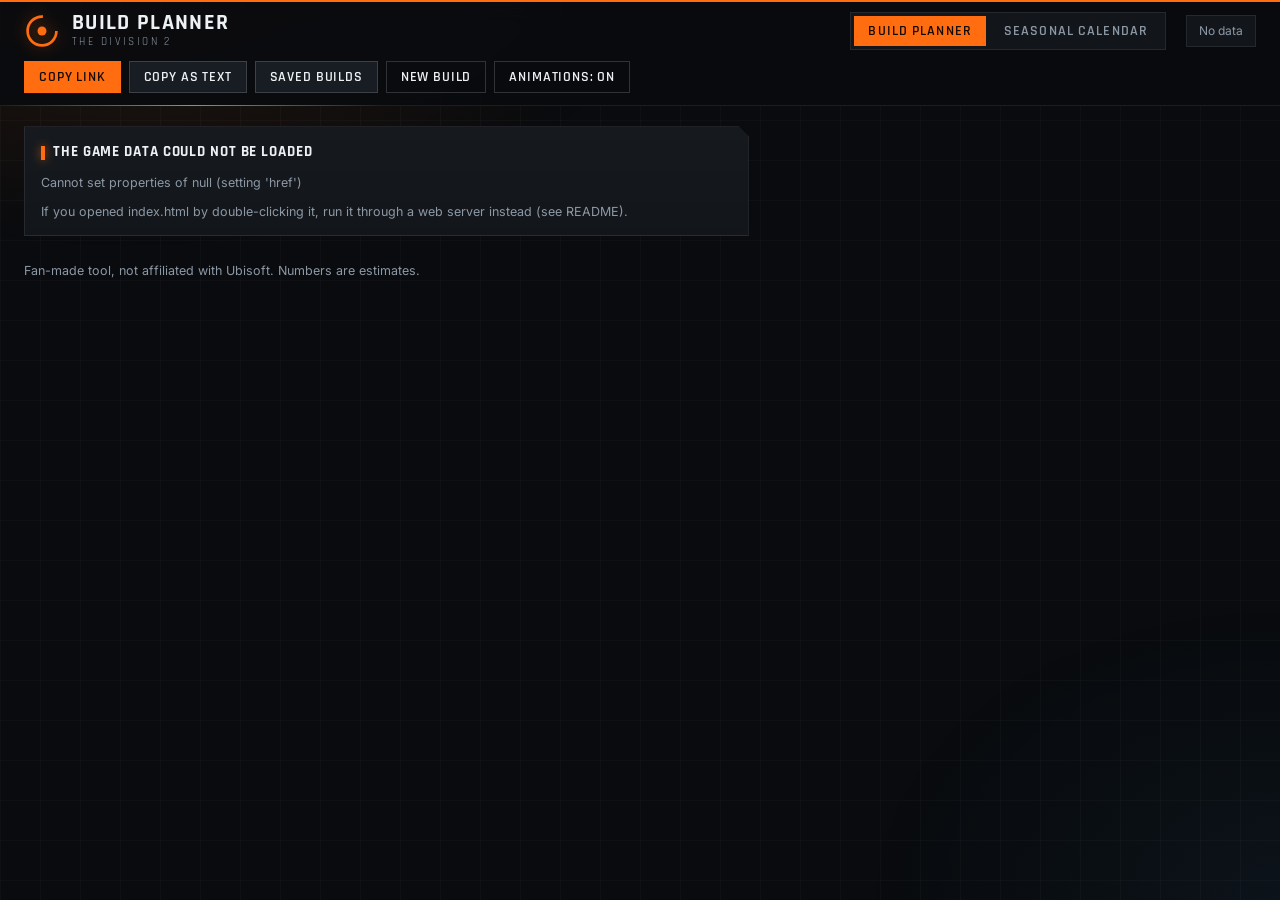
==== index.html @ c4532e4d "Simplify footer content in index.html Removed attribution to contributors in footer." ====
<!doctype html>
<html lang="en">
<head>
  <meta charset="utf-8">
  <meta name="viewport" content="width=device-width, initial-scale=1">
  <title>Division 2 Build Planner</title>
  <meta name="description" content="Plan and share builds for The Division 2 with every weapon, gear piece and talent, kept in sync with the community gear spreadsheet.">
  <meta name="theme-color" content="#0a0c0f">
  <script>
    // Animations: the visitor's own choice if they made one, otherwise their system setting.
    (function () {
      var choice = null;
      try { choice = localStorage.getItem('d2.motion'); } catch (e) {}
      var calm = window.matchMedia && matchMedia('(prefers-reduced-motion: reduce)').matches;
      document.documentElement.dataset.motion = choice === 'on' || choice === 'off' ? choice : calm ? 'off' : 'on';
    })();
  </script>
  <link rel="icon" href="data:image/svg+xml,%3Csvg xmlns='http://www.w3.org/2000/svg' viewBox='0 0 40 40'%3E%3Crect width='40' height='40' fill='%230a0c0f'/%3E%3Ccircle cx='20' cy='20' r='13' fill='none' stroke='%23ff6d10' stroke-width='4' stroke-dasharray='62 20' transform='rotate(-60 20 20)'/%3E%3Ccircle cx='20' cy='20' r='4.5' fill='%23ff6d10'/%3E%3C/svg%3E">
  <link rel="preconnect" href="https://fonts.googleapis.com">
  <link rel="preconnect" href="https://fonts.gstatic.com" crossorigin>
  <link href="https://fonts.googleapis.com/css2?family=Inter:wght@400;500;600&family=Rajdhani:wght@500;600;700&display=swap" rel="stylesheet">
  <link rel="stylesheet" href="css/style.css?v=18">
</head>
<body>
  <div id="boot" aria-hidden="true">
    <div class="boot-core">
      <svg viewBox="0 0 120 120">
        <circle class="b1" cx="60" cy="60" r="54"/>
        <circle class="b2" cx="60" cy="60" r="44"/>
        <circle class="b3" cx="60" cy="60" r="30"/>
        <circle class="b4" cx="60" cy="60" r="7"/>
      </svg>
      <p class="boot-title">Build Planner</p>
      <p class="boot-line">Synchronizing loadout data</p>
      <div class="boot-bar"><i></i><i></i><i></i><i></i><i></i><i></i><i></i><i></i></div>
    </div>
  </div>
  <header class="topbar">
    <div class="brand">
      <svg class="mark" viewBox="0 0 40 40" aria-hidden="true">
        <circle cx="20" cy="20" r="16" fill="none" stroke="currentColor" stroke-width="3" stroke-dasharray="76 24.5"/>
        <circle cx="20" cy="20" r="5" fill="currentColor"/>
      </svg>
      <div>
        <h1>Build Planner</h1>
        <p class="sub">The Division 2</p>
      </div>
    </div>
    <nav class="tools" aria-label="Tools">
      <a href="index.html" aria-current="page">Build planner</a>
      <a href="calendar.html">Seasonal calendar</a>
    </nav>
    <div id="data-chip" class="chip" role="status">Loading game data…</div>
    <nav class="actions" aria-label="Build actions">
      <button data-action="share" class="btn primary">Copy link</button>
      <button data-action="copyText" class="btn">Copy as text</button>
      <button data-action="builds" class="btn">Saved builds</button>
      <button data-action="reset" class="btn ghost">New build</button>
      <button data-action="motion" id="motion-btn" class="btn ghost" aria-pressed="true">Animations: on</button>
    </nav>
  </header>

  <main class="layout">
    <section id="board" class="board" aria-label="Loadout"></section>
    <aside id="stats" class="stats" aria-label="Build statistics"></aside>
  </main>

  <footer class="foot">
    <p>Fan-made tool, not affiliated with Ubisoft. Numbers are estimates.</p>
  </footer>

  <dialog id="editor" class="sheet" aria-label="Edit slot"></dialog>
  <dialog id="builds" class="sheet small" aria-label="Saved builds"></dialog>
  <div id="toast" role="status" hidden></div>

  <script type="module" src="js/app.js?v=18"></script>
</body>
</html>
---- css/style.css ----
:root {
  --bg: #090b0e;
  --bg-2: #0e1115;
  --panel: #12161b;
  --panel-2: #181d24;
  --line: rgba(255, 255, 255, 0.08);
  --line-2: rgba(255, 255, 255, 0.16);
  --text: #eef1f4;
  --muted: #8d98a5;
  --accent: #ff6d10;
  --accent-soft: rgba(255, 109, 16, 0.14);
  --accent-ink: #160b03;
  --he: #f7a928;
  --set: #2ee6a6;
  --exotic: #ff4b33;
  --skill: #ffd23f;
  --proto: #d58cff;
  --red: #ff5252;
  --blue: #45aaf2;
  --yellow: #ffd23f;
  --ok: #2ee6a6;
  --s0: #ff8a3d;
  --s1: #45c8ff;
  --s2: #c792ff;
  --display: "Rajdhani", "Segoe UI", system-ui, sans-serif;
  --body: "Inter", "Segoe UI", system-ui, -apple-system, sans-serif;
  --cut: 10px;
  --ease: cubic-bezier(0.2, 0.8, 0.2, 1);
}

* { box-sizing: border-box; }
html { color-scheme: dark; }
body {
  margin: 0; min-height: 100vh; background: var(--bg); color: var(--text);
  font: 14px/1.5 var(--body); -webkit-font-smoothing: antialiased; overflow-x: hidden;
}
/* A slowly drifting grid and a breathing glow behind everything. */
body::before, body::after { content: ""; position: fixed; z-index: -1; pointer-events: none; }
body::before {
  inset: -40px;
  background:
    linear-gradient(rgba(255, 255, 255, 0.022) 1px, transparent 1px) 0 0 / 100% 40px,
    linear-gradient(90deg, rgba(255, 255, 255, 0.022) 1px, transparent 1px) 0 0 / 40px 100%;
  animation: drift 30s linear infinite;
}
body::after {
  inset: 0;
  background:
    radial-gradient(900px 520px at 10% -8%, rgba(255, 109, 16, 0.13), transparent 62%),
    radial-gradient(700px 500px at 100% 100%, rgba(69, 170, 242, 0.05), transparent 60%);
  animation: breathe 9s ease-in-out infinite alternate;
}

h1, h2, h3, h4, p, ul, dl { margin: 0; }
h1, h2, h3, h4, .eyebrow, .slot-kind, .btn, .seg-btn, .pill, .badge, .chip b, .slot-figure {
  font-family: var(--display); text-transform: uppercase; letter-spacing: 0.06em;
}
h1 { font-size: 22px; font-weight: 700; line-height: 1; }
h2 { font-size: 15px; font-weight: 700; }
h3 { font-size: 14px; font-weight: 600; }
h4 { font-size: 14px; font-weight: 600; letter-spacing: 0.04em; }
a { color: var(--accent); }
em { font-style: normal; color: var(--muted); }
.note { color: var(--muted); font-size: 12.5px; }
.note.warn { color: var(--he); }
.note b { color: var(--text); font-weight: 600; }
:focus-visible { outline: 2px solid var(--accent); outline-offset: 2px; }

/* ---- start-up screen ---- */
#boot {
  position: fixed; inset: 0; z-index: 200; display: grid; place-items: center; background: var(--bg);
  transition: opacity 0.4s, visibility 0.4s; animation: boot-timeout 0s 6s forwards; /* never blocks the page for good */
}
#boot.done { opacity: 0; visibility: hidden; }
.boot-core { display: grid; gap: 10px; justify-items: center; text-align: center; }
#boot svg { width: 128px; height: 128px; }
/* Everything that spins does so around its own centre, whatever size the drawing is shown at. */
#boot circle, .mark circle, .ring-spin { transform-box: fill-box; transform-origin: center; }
#boot circle { fill: none; stroke: var(--accent); }
#boot .b1 { stroke-width: 2; stroke-dasharray: 250 90; animation: spin 2.4s linear infinite; }
#boot .b2 { stroke-width: 1; stroke-opacity: 0.5; stroke-dasharray: 4 8; animation: spin 7s linear infinite reverse; }
#boot .b3 { stroke-width: 3; stroke-dasharray: 60 128; animation: spin 1.5s var(--ease) infinite; }
#boot .b4 { fill: var(--accent); stroke: none; animation: pulse 0.8s ease-in-out infinite alternate; }
.boot-title { font: 700 22px var(--display); letter-spacing: 0.32em; text-transform: uppercase; padding-left: 0.32em; }
.boot-line { font: 600 12px var(--display); letter-spacing: 0.24em; text-transform: uppercase; color: var(--muted); }
.boot-bar { display: flex; gap: 4px; margin-top: 4px; }
.boot-bar i { width: 20px; height: 5px; background: rgba(255, 255, 255, 0.12); animation: light 0.01s linear forwards; }
.boot-bar i:nth-child(1) { animation-delay: 0.1s; } .boot-bar i:nth-child(2) { animation-delay: 0.2s; }
.boot-bar i:nth-child(3) { animation-delay: 0.3s; } .boot-bar i:nth-child(4) { animation-delay: 0.4s; }
.boot-bar i:nth-child(5) { animation-delay: 0.5s; } .boot-bar i:nth-child(6) { animation-delay: 0.6s; }
.boot-bar i:nth-child(7) { animation-delay: 0.7s; } .boot-bar i:nth-child(8) { animation-delay: 0.8s; }

/* ---- top bar ---- */
.topbar {
  position: sticky; top: 0; z-index: 20; display: flex; flex-wrap: wrap; align-items: center; gap: 10px 20px;
  padding: 12px 24px; background: rgba(9, 11, 14, 0.86); backdrop-filter: blur(12px);
  border-bottom: 1px solid var(--line); box-shadow: inset 0 2px 0 var(--accent);
}
.topbar::after {
  content: ""; position: absolute; left: 0; right: 0; bottom: -1px; height: 1px;
  background: linear-gradient(90deg, transparent, var(--accent), transparent) 0 0 / 30% 100% no-repeat;
  animation: scan 7s linear infinite;
}
.brand { display: flex; align-items: center; gap: 12px; margin-right: auto; }
.mark { width: 36px; height: 36px; color: var(--accent); flex: none; filter: drop-shadow(0 0 8px rgba(255, 109, 16, 0.45)); }
.mark circle:first-child { animation: spin 16s linear infinite; }
.mark circle:last-child { animation: pulse 2.4s ease-in-out infinite alternate; }
.sub { font-family: var(--display); text-transform: uppercase; letter-spacing: 0.22em; font-size: 11px; color: var(--muted); }
.actions { display: flex; flex-wrap: wrap; gap: 8px; }
.chip {
  display: inline-flex; align-items: center; gap: 8px; padding: 6px 12px;
  border: 1px solid var(--line); background: var(--panel); font-size: 12px; color: var(--muted);
}
.chip i { width: 8px; height: 8px; border-radius: 50%; background: var(--muted); flex: none; }
.chip b { color: var(--text); font-size: 13px; font-weight: 600; }
.chip.live i { background: var(--ok); animation: ping 2.2s ease-out infinite; }
.chip.checking i { background: var(--he); animation: pulse 0.6s ease-in-out infinite alternate; }
.chip.offline i { background: var(--he); }

/* ---- tool switcher ---- */
.tools { display: flex; gap: 4px; padding: 3px; border: 1px solid var(--line); background: var(--panel); }
.tools a {
  font: 600 14px var(--display); letter-spacing: 0.08em; text-transform: uppercase; text-decoration: none;
  color: var(--muted); padding: 6px 14px; transition: color 0.15s, background-color 0.15s;
}
.tools a:hover { color: var(--text); background: rgba(255, 255, 255, 0.06); }
.tools a[aria-current="page"] { color: var(--accent-ink); background: var(--accent); }

/* ---- seasonal calendar ---- */
.page { display: grid; gap: 12px; max-width: 980px; margin: 0 auto; padding: 20px 24px 8px; }
.season-head { gap: 6px; }
.season-pick { display: flex; flex-wrap: wrap; align-items: end; justify-content: space-between; gap: 10px; }
.season-pick .field { margin: 0; min-width: 240px; }
.season-name { font-size: clamp(30px, 6vw, 44px); line-height: 1; color: var(--accent); text-shadow: 0 0 26px rgba(255, 109, 16, 0.35); }
.panel > h2.season-name::before { display: none; }
.event h3 a { color: inherit; text-decoration-color: var(--line-2); text-underline-offset: 4px; }
.event h3 a:hover { color: var(--accent); }
.news { display: grid; grid-template-columns: repeat(auto-fill, minmax(280px, 1fr)); gap: 10px; }
.news-item { display: grid; gap: 4px; align-content: start; padding: 12px 14px; background: var(--panel); border: 1px solid var(--line); border-left: 3px solid var(--line-2); color: var(--text); text-decoration: none; transition: border-color 0.15s, transform 0.2s var(--ease); }
.news-item:hover { border-left-color: var(--accent); transform: translateY(-2px); }
.news-item b { font: 700 17px/1.2 var(--display); letter-spacing: 0.02em; }
.next { display: flex; flex-wrap: wrap; align-items: center; justify-content: space-between; gap: 12px; margin-top: 8px; padding: 12px 14px; background: var(--bg-2); border-left: 3px solid var(--accent); }
.next h3 { font-size: 22px; }
.section em { font: 700 14px var(--display); color: var(--accent); }
.timeline { display: grid; gap: 10px; padding-left: 18px; border-left: 1px solid var(--line-2); }
.event {
  position: relative; display: grid; grid-template-columns: minmax(0, 1fr) auto; gap: 8px 18px; align-items: start;
  padding: 14px 16px; background: var(--panel); border: 1px solid var(--line);
}
.event::before { content: ""; position: absolute; left: -23px; top: 22px; width: 9px; height: 9px; border-radius: 50%; background: var(--muted); }
.event.active { border-left: 3px solid var(--accent); background: linear-gradient(90deg, rgba(255, 109, 16, 0.07), transparent 40%), var(--panel); }
.event.active::before { background: var(--accent); box-shadow: 0 0 0 4px rgba(255, 109, 16, 0.2); animation: pulse 1.2s ease-in-out infinite alternate; }
.event.ended, .event.archive { opacity: 0.72; }
.event h3 { font-size: 21px; font-weight: 700; letter-spacing: 0.02em; text-transform: none; margin: 2px 0; }
.when { margin-top: 8px; font: 600 13px var(--display); letter-spacing: 0.08em; text-transform: uppercase; }
.when span, .when em { color: var(--muted); font-weight: 500; }
.when em { margin-left: 8px; }
.event-side { text-align: right; display: grid; gap: 2px; justify-items: end; }
.state { font: 600 12px var(--display); letter-spacing: 0.16em; text-transform: uppercase; color: var(--muted); }
.state::before { content: "● "; }
.state.live { color: var(--accent); }
.until { font: 600 11px var(--display); letter-spacing: 0.16em; text-transform: uppercase; color: var(--muted); }
.count-down { font-family: var(--display); color: var(--accent); white-space: nowrap; font-variant-numeric: tabular-nums; }
.count-down b { font-size: 30px; font-weight: 700; line-height: 1; }
.count-down i { font-style: normal; font-size: 12px; font-weight: 700; text-transform: uppercase; margin-right: 4px; }
.progress { grid-column: 1; align-self: center; height: 3px; background: rgba(255, 255, 255, 0.1); }
.progress i { display: block; height: 100%; background: var(--accent); box-shadow: 0 0 10px rgba(255, 109, 16, 0.7); }
.pct { font: 600 12px var(--display); color: var(--muted); text-align: right; }
@media (max-width: 620px) {
  .page { padding: 14px 14px 8px; }
  .event { grid-template-columns: minmax(0, 1fr); }
  .event-side { text-align: left; justify-items: start; }
  .progress { grid-column: 1; }
}

/* ---- controls ---- */
.btn, .seg-btn, .pill {
  position: relative; font-size: 14px; font-weight: 600; color: var(--text); cursor: pointer; line-height: 1.2;
  background: var(--panel-2); border: 1px solid var(--line-2); padding: 7px 14px;
  transition: border-color 0.15s, background-color 0.15s, color 0.15s, transform 0.15s var(--ease), box-shadow 0.15s;
}
.btn:hover, .seg-btn:hover, .pill:hover { border-color: var(--accent); box-shadow: 0 0 0 1px var(--accent-soft), 0 6px 18px -8px rgba(255, 109, 16, 0.6); }
.btn:active, .seg-btn:active, .pill:active { transform: translateY(1px) scale(0.985); }
.btn.primary {
  border-color: var(--accent); color: var(--accent-ink);
  background: linear-gradient(105deg, var(--accent) 0 44%, #ffb37a 50%, var(--accent) 56% 100%) 100% 0 / 260% 100%;
  transition: background-position 0.6s var(--ease), transform 0.15s var(--ease), box-shadow 0.15s;
}
.btn.primary:hover { background-position: 0 0; }
.btn.ghost { background: transparent; }
.btn.danger:hover { border-color: var(--red); color: var(--red); box-shadow: none; }
.btn.small { font-size: 13px; padding: 5px 10px; }
.btn.icon { padding: 6px 10px; font-family: var(--body); }

.seg { display: flex; gap: 6px; }
.seg.wrap { flex-wrap: wrap; }
.seg-btn { flex: 1 1 0; min-width: 0; display: inline-flex; align-items: center; justify-content: center; gap: 6px; white-space: nowrap; overflow: hidden; text-overflow: ellipsis; }
.seg.wrap .seg-btn { flex: 1 1 120px; }
.seg-btn::after { content: ""; position: absolute; left: 50%; right: 50%; bottom: 0; height: 2px; background: var(--accent); transition: left 0.25s var(--ease), right 0.25s var(--ease); }
.seg-btn.on { border-color: var(--accent); color: var(--accent); background: var(--accent-soft); }
.seg-btn.on::after { left: 0; right: 0; }
.seg.mode .seg-btn { padding: 9px 14px; font-size: 15px; }

select, input[type="number"], input[type="text"], input[type="search"] {
  width: 100%; min-width: 0; font: inherit; color: var(--text);
  background: var(--bg-2); border: 1px solid var(--line-2); padding: 7px 9px; border-radius: 0;
  transition: border-color 0.15s, box-shadow 0.15s;
}
select:hover, input:hover { border-color: rgba(255, 255, 255, 0.3); }
select:focus, input:focus { border-color: var(--accent); box-shadow: 0 0 0 3px var(--accent-soft); outline: none; }
input[type="checkbox"] { accent-color: var(--accent); width: 16px; height: 16px; margin: 2px 0 0; flex: none; }
.num { font-variant-numeric: tabular-nums; }
.field { display: grid; gap: 4px; min-width: 0; margin-top: 8px; }
.field > span:first-child { font-size: 12px; color: var(--muted); }
.field.inline { grid-template-columns: minmax(0, 1fr) 96px; align-items: center; gap: 10px; }
.pair { display: grid; grid-template-columns: minmax(0, 1fr) 96px; gap: 8px; }
.pair > :only-child { grid-column: 1 / -1; }
.pair.save { grid-template-columns: minmax(0, 1fr) auto; margin-bottom: 12px; }
.grid2 { display: grid; grid-template-columns: repeat(2, minmax(0, 1fr)); gap: 0 12px; }
.row { display: flex; flex-wrap: wrap; gap: 8px; }
.check { display: flex; gap: 8px; align-items: flex-start; font-size: 13px; margin-top: 8px; }
.check b { color: var(--text); font-weight: 600; }
.check span { color: var(--muted); }
.extra { display: grid; grid-template-columns: minmax(0, 1fr) 110px auto; gap: 8px; align-items: center; }

/* ---- layout ---- */
.layout {
  display: grid; grid-template-columns: minmax(0, 1.2fr) minmax(360px, 0.8fr);
  gap: 24px; max-width: 1480px; margin: 0 auto; padding: 20px 24px 8px; align-items: start;
}
.stats { position: sticky; top: 76px; max-height: calc(100vh - 92px); overflow-y: auto; display: grid; gap: 12px; padding-right: 4px; scrollbar-width: thin; scrollbar-color: var(--line-2) transparent; }
.board { display: grid; gap: 12px; }

.panel {
  position: relative; background: linear-gradient(180deg, rgba(255, 255, 255, 0.015), transparent 120px), var(--panel);
  border: 1px solid var(--line); padding: 14px 16px;
  clip-path: polygon(0 0, calc(100% - var(--cut)) 0, 100% var(--cut), 100% 100%, 0 100%);
  display: grid; grid-template-columns: minmax(0, 1fr); gap: 10px; align-content: start; min-width: 0;
}
.panel > h2, .panel > summary h2, .section { display: flex; align-items: center; gap: 8px; }
.panel > h2::before, .panel > summary h2::before, .section::before { content: ""; width: 4px; height: 14px; background: var(--accent); flex: none; box-shadow: 0 0 10px rgba(255, 109, 16, 0.7); }
.section { margin: 10px 0 -2px; color: var(--muted); font-size: 14px; }
.section::after { content: ""; flex: 1; height: 1px; background: linear-gradient(90deg, var(--line-2), transparent); }
details.panel > summary { list-style: none; cursor: pointer; display: flex; align-items: center; justify-content: space-between; gap: 8px; }
details.panel > summary::-webkit-details-marker { display: none; }
details.panel > summary::after { content: "+"; font: 600 18px var(--display); color: var(--muted); transition: transform 0.25s var(--ease), color 0.15s; }
details.panel[open] > summary::after { transform: rotate(45deg); color: var(--accent); }
details.panel[open] > :not(summary) { animation: rise 0.3s var(--ease) both; }

/* ---- item art ---- */
.art { display: block; width: 100%; height: 100%; }
svg.art path { fill: currentColor; fill-opacity: 0.16; stroke: currentColor; stroke-width: 1.3; stroke-linejoin: round; stroke-linecap: round; vector-effect: non-scaling-stroke; }
svg.art.emblem .plate { fill-opacity: 0.1; stroke-width: 1.8; }
svg.art.emblem .trim { fill: none; stroke-opacity: 0.45; stroke-dasharray: 3 3; stroke-width: 1; }
svg.art.emblem .ticks { fill: none; stroke-opacity: 0.75; stroke-width: 1.6; }
svg.art.emblem text { font: 700 21px var(--display); fill: currentColor; letter-spacing: 0.02em; }
svg.art.emblem .core { stroke: none; fill-opacity: 1; }
svg.art.emblem .core.c-offense { fill: var(--red); } svg.art.emblem .core.c-defense { fill: var(--blue); } svg.art.emblem .core.c-utility { fill: var(--yellow); }
img.art.photo { object-fit: contain; filter: drop-shadow(0 6px 12px rgba(0, 0, 0, 0.55)); }

/* ---- slots ---- */
.slots { display: grid; grid-template-columns: repeat(auto-fill, minmax(240px, 1fr)); gap: 12px; }
.slot {
  position: relative; isolation: isolate; overflow: hidden; text-align: left; font: inherit; color: var(--text); cursor: pointer;
  background:
    linear-gradient(115deg, transparent 42%, rgba(255, 255, 255, 0.07) 50%, transparent 58%) 130% 0 / 260% 100% no-repeat,
    linear-gradient(180deg, var(--panel-2), var(--panel));
  border: 1px solid var(--line); border-left: 3px solid var(--q, var(--line-2)); padding: 12px 14px; min-height: 128px;
  display: grid; gap: 3px; align-content: start;
  clip-path: polygon(0 0, calc(100% - var(--cut)) 0, 100% var(--cut), 100% 100%, 0 100%);
  transition: border-color 0.2s, transform 0.25s var(--ease), background-position 0.7s var(--ease), box-shadow 0.2s;
}
.slot:hover, .slot:focus-visible { border-color: var(--line-2); border-left-color: var(--q, var(--accent)); background-position: -30% 0, 0 0; transform: translateY(-2px); }
/* Target-lock brackets that close in on hover. */
.slot::before, .slot::after {
  content: ""; position: absolute; width: 14px; height: 14px; border: 2px solid var(--q, var(--accent)); opacity: 0;
  transition: opacity 0.2s, transform 0.3s var(--ease); pointer-events: none;
}
.slot::before { top: 6px; left: 8px; border-right: 0; border-bottom: 0; transform: translate(8px, 8px); }
.slot::after { right: 8px; bottom: 6px; border-left: 0; border-top: 0; transform: translate(-8px, -8px); }
.slot:hover::before, .slot:hover::after, .slot:focus-visible::before, .slot:focus-visible::after { opacity: 0.9; transform: none; }
.slot.active { box-shadow: inset 0 -2px 0 var(--accent); }
.slot.empty { border-style: dashed; border-left-style: dashed; background: transparent; align-content: center; justify-items: start; }
.slot.empty .slot-cta { color: var(--muted); font-size: 13px; transition: color 0.15s, letter-spacing 0.25s var(--ease); }
.slot.empty:hover .slot-cta { color: var(--accent); letter-spacing: 0.04em; }
.q-high-end, .q-named { --q: var(--he); }
.q-gearset { --q: var(--set); }
.q-exotic { --q: var(--exotic); }
.q-skill { --q: var(--skill); }
.slot-art {
  position: absolute; z-index: -1; right: 12px; bottom: 10px; width: 78px; height: 78px; color: var(--q, var(--muted));
  opacity: 0.42; pointer-events: none; transition: opacity 0.25s, transform 0.4s var(--ease); transform-origin: 100% 100%;
}
.slot.wide .slot-art { width: 176px; height: 64px; right: 6px; bottom: 6px; opacity: 0.3; }
/* Gear and skill cards keep their text clear of the picture. */
.slot:not(.wide) { padding-right: 100px; }
.slot:not(.wide) .slot-name { padding-right: 0; }
.slot.empty .slot-art { opacity: 0.16; color: var(--muted); }
.slot:hover .slot-art, .slot:focus-visible .slot-art { opacity: 0.85; transform: scale(1.06); }
.slot.empty:hover .slot-art { opacity: 0.4; color: var(--accent); }
.slot-art:has(.photo) { opacity: 0.9; }
.slot-kind { display: flex; align-items: center; gap: 6px; font-size: 12px; font-weight: 600; color: var(--muted); }
.ico { width: 16px; height: 16px; fill: currentColor; flex: none; }
.slot-name { font: 700 19px/1.15 var(--display); letter-spacing: 0.02em; color: var(--q, var(--text)); padding-right: 46px; text-shadow: 0 0 18px color-mix(in srgb, var(--q, transparent) 35%, transparent); }
.slot-meta { font-size: 12.5px; color: var(--muted); }
.slot-figure { position: absolute; top: 12px; right: 14px; font-size: 11px; color: var(--muted); text-align: right; }
.slot-figure b { display: block; font-size: 18px; line-height: 1; color: var(--text); }
.pips { position: absolute; top: 14px; right: 16px; display: flex; gap: 4px; }
.pip { display: inline-block; width: 9px; height: 9px; transform: rotate(45deg); background: var(--muted); flex: none; }
.pip.c-offense, .corebar .c-offense { background: var(--red); box-shadow: 0 0 8px rgba(255, 82, 82, 0.6); }
.pip.c-defense, .corebar .c-defense { background: var(--blue); box-shadow: 0 0 8px rgba(69, 170, 242, 0.6); }
.pip.c-utility, .corebar .c-utility { background: var(--yellow); box-shadow: 0 0 8px rgba(255, 210, 63, 0.6); }
.tags { display: flex; flex-wrap: wrap; gap: 4px; margin-top: 6px; }
.tag { font-size: 11.5px; padding: 2px 6px; background: rgba(20, 24, 30, 0.78); border: 1px solid var(--line); color: var(--muted); white-space: nowrap; max-width: 100%; overflow: hidden; text-overflow: ellipsis; }
.tag.strong { color: var(--text); background: rgba(74, 36, 12, 0.85); border-color: rgba(255, 109, 16, 0.35); }
.tag.proto { color: #f0c2ff; background: rgba(62, 30, 80, 0.85); border-color: rgba(213, 140, 255, 0.4); }
.watch .watch-grid { display: grid; grid-template-columns: repeat(auto-fit, minmax(210px, 1fr)); gap: 4px 20px; }
.watch h3 { color: var(--muted); margin-top: 6px; }

/* ---- agent overview ---- */
.agent { gap: 12px; }
.agent-top { display: grid; grid-template-columns: 132px minmax(0, 1fr); gap: 18px; align-items: center; }
.ring { position: relative; width: 132px; aspect-ratio: 1; }
.ring svg { width: 100%; height: 100%; display: block; overflow: visible; }
.ring-spin { fill: none; stroke: var(--accent); stroke-opacity: 0.55; stroke-width: 1; stroke-dasharray: 2 7; animation: spin 40s linear infinite; animation-delay: calc(var(--t, 0) * -1s); }
.seg-arc { fill: none; stroke-width: 7; }
.seg-arc.c-offense { stroke: var(--red); filter: drop-shadow(0 0 4px rgba(255, 82, 82, 0.6)); }
.seg-arc.c-defense { stroke: var(--blue); filter: drop-shadow(0 0 4px rgba(69, 170, 242, 0.6)); }
.seg-arc.c-utility { stroke: var(--yellow); filter: drop-shadow(0 0 4px rgba(255, 210, 63, 0.6)); }
.seg-arc.c-none { stroke: rgba(255, 255, 255, 0.1); }
.ring-core { fill: rgba(0, 0, 0, 0.35); stroke: var(--line-2); }
.ring-label { position: absolute; inset: 0; display: grid; place-content: center; text-align: center; }
.ring-label span { font: 600 11px var(--display); letter-spacing: 0.24em; text-transform: uppercase; color: var(--muted); padding-left: 0.24em; }
.ring-label b { font: 700 27px/1 var(--display); font-variant-numeric: tabular-nums; }
.agent-stats { display: grid; grid-template-columns: repeat(2, minmax(0, 1fr)); gap: 0 16px; }
.agent-stats div { display: flex; justify-content: space-between; align-items: baseline; gap: 8px; padding: 5px 0; border-bottom: 1px solid var(--line); min-width: 0; }
.agent-stats dt { font-size: 12px; color: var(--muted); white-space: nowrap; overflow: hidden; text-overflow: ellipsis; min-width: 0; }
.agent-stats dd { margin: 0; font: 700 17px/1.1 var(--display); font-variant-numeric: tabular-nums; white-space: nowrap; }
.agent-stats dd b { font-weight: 700; }
.agent-stats dd em { font: 600 10px var(--display); letter-spacing: 0.12em; margin-left: 4px; }
.agent-stats dd.c-defense { color: var(--blue); } .agent-stats dd.c-utility { color: var(--yellow); }
.tier { display: inline-flex; gap: 2px; margin-left: 8px; vertical-align: 1px; }
.tier i { width: 6px; height: 11px; background: rgba(255, 255, 255, 0.12); }
.tier i.on { background: var(--yellow); box-shadow: 0 0 6px rgba(255, 210, 63, 0.7); }
.bump { animation: bump 0.55s var(--ease); }

/* ---- player tools ---- */
.checks, .gains { list-style: none; padding: 0; display: grid; gap: 6px; }
.checks li { display: flex; gap: 10px; align-items: baseline; font-size: 13px; }
.checks li i { width: 8px; height: 8px; flex: none; transform: rotate(45deg) translateY(-1px); background: var(--ok); box-shadow: 0 0 8px var(--ok); }
.checks li.warn i { background: var(--he); box-shadow: 0 0 8px var(--he); }
.checks li.bad i { background: var(--red); box-shadow: 0 0 8px var(--red); }
.checks li.bad { color: #ffb3b3; }
.gains li { position: relative; display: flex; justify-content: space-between; gap: 10px; padding: 5px 8px; font-size: 13px; background: var(--bg-2); overflow: hidden; }
.gains li span, .gains li b { position: relative; z-index: 1; }
.gains li b { font-variant-numeric: tabular-nums; }
.gains li i { position: absolute; left: 0; top: 0; bottom: 0; background: linear-gradient(90deg, rgba(255, 109, 16, 0.38), rgba(255, 109, 16, 0.08)); border-right: 2px solid var(--accent); transition: width 0.4s var(--ease); }
.gains li:first-child b { color: var(--accent); }
.compare td.up { color: var(--ok); } .compare td.down { color: var(--red); }
.watch h3 em { font: 400 12px var(--body); letter-spacing: 0; text-transform: none; margin-left: 6px; }
.watch h3 em.over { color: var(--red); }

/* ---- stats ---- */
.hero { display: grid; grid-template-columns: 1fr 1fr; gap: 10px; }
.hero div { position: relative; min-width: 0; background: var(--bg-2); border: 1px solid var(--line); padding: 10px 12px; overflow: hidden; }
.hero div::before { content: ""; position: absolute; left: 0; top: 0; bottom: 0; width: 2px; background: var(--accent); opacity: 0.5; }
.hero div:first-child::before { opacity: 1; box-shadow: 0 0 12px var(--accent); }
.hero span { display: block; font: 600 12px var(--display); letter-spacing: 0.08em; text-transform: uppercase; color: var(--muted); }
.hero strong { font: 700 28px/1.1 var(--display); font-variant-numeric: tabular-nums; }
.hero strong b { font-weight: 700; }
.hero div:first-child strong { color: var(--accent); text-shadow: 0 0 22px rgba(255, 109, 16, 0.45); }
.kv { display: grid; grid-template-columns: repeat(2, minmax(0, 1fr)); gap: 0 18px; }
.kv.wide { grid-template-columns: minmax(0, 1fr); }
.kv div { display: flex; justify-content: space-between; align-items: baseline; gap: 10px; padding: 5px 4px; margin: 0 -4px; border-bottom: 1px solid var(--line); min-width: 0; transition: background-color 0.15s; }
.kv div:hover { background: rgba(255, 255, 255, 0.035); }
.kv dt { color: var(--muted); font-size: 13px; }
.kv dd { margin: 0; font-weight: 600; font-variant-numeric: tabular-nums; text-align: right; white-space: nowrap; }
.kv.wide dd { white-space: normal; overflow-wrap: anywhere; }

.corebar { display: grid; grid-auto-flow: column; grid-auto-columns: 1fr; gap: 4px; height: 6px; }
.cores { display: flex; gap: 14px; font: 600 13px var(--display); letter-spacing: 0.06em; text-transform: uppercase; }
.cores .c-offense { color: var(--red); } .cores .c-defense { color: var(--blue); } .cores .c-utility { color: var(--yellow); }
.set { border-left: 2px solid var(--q); padding-left: 10px; }
.set h4 { color: var(--q); }
.set h4 span, .source h4 span, .talent h4 span { font: 400 12px var(--body); letter-spacing: 0; text-transform: none; color: var(--muted); margin-left: 6px; }
.set ul { list-style: none; padding: 0; margin-top: 4px; display: grid; gap: 2px; }
.set li { font-size: 13px; color: var(--muted); opacity: 0.5; display: flex; gap: 8px; transition: opacity 0.2s, color 0.2s; }
.set li.on { color: var(--text); opacity: 1; }
.set li b { font: 700 13px var(--display); color: var(--q); width: 10px; flex: none; }
.source { border-top: 1px solid var(--line); padding-top: 8px; }
.source:first-of-type { border-top: 0; padding-top: 0; }
.source.on h4 { color: var(--accent); }
.count { display: flex; flex-wrap: wrap; align-items: center; justify-content: space-between; gap: 6px 12px; }
.count .check { margin-top: 4px; }
.stacks { display: inline-flex; align-items: center; gap: 6px; font-size: 12.5px; color: var(--muted); }
.stacks .num { width: 70px; padding: 4px 6px; }

.chart { width: 100%; height: auto; display: block; }
.chart .grid { stroke: var(--line); }
.chart .tick { fill: var(--muted); font-size: 11px; font-family: var(--body); }
.line { fill: none; stroke-width: 2; stroke-linejoin: round; }
.line.s0 { stroke: var(--s0); filter: drop-shadow(0 0 4px rgba(255, 138, 61, 0.5)); } .line.s1 { stroke: var(--s1); stroke-dasharray: 7 3; } .line.s2 { stroke: var(--s2); stroke-dasharray: 2 3; }
.legend { display: flex; flex-wrap: wrap; gap: 4px 14px; font-size: 12.5px; }
.legend i { display: inline-block; width: 14px; height: 3px; margin-right: 6px; vertical-align: middle; }
.legend .s0 { background: var(--s0); } .legend .s1 { background: var(--s1); } .legend .s2 { background: var(--s2); }

table { width: 100%; border-collapse: collapse; font-variant-numeric: tabular-nums; font-size: 13px; }
th, td { text-align: right; padding: 6px 4px; border-bottom: 1px solid var(--line); }
th:first-child { text-align: left; font-weight: 500; }
thead th { color: var(--muted); font-weight: 500; font-size: 12px; }

/* ---- dialogs ---- */
dialog.sheet {
  width: min(780px, calc(100vw - 24px)); max-height: min(880px, calc(100vh - 24px));
  padding: 0; border: 1px solid var(--line-2); background: var(--panel); color: var(--text);
  box-shadow: 0 30px 90px rgba(0, 0, 0, 0.75), 0 0 0 1px rgba(255, 109, 16, 0.12), inset 0 2px 0 var(--accent);
}
dialog.sheet[open] { animation: sheet-in 0.3s var(--ease); }
dialog.sheet.small { width: min(520px, calc(100vw - 24px)); }
dialog::backdrop { background: rgba(4, 5, 7, 0.74); backdrop-filter: blur(4px); animation: fade 0.25s ease-out; }
.sheet-inner { position: relative; display: grid; grid-template-rows: auto minmax(0, 1fr) auto; max-height: min(880px, calc(100vh - 26px)); overflow: hidden; }
/* One scan line sweeps down as the sheet opens. It sits on the dialog itself, so editing
   a value (which redraws the contents) does not replay it. */
dialog.sheet { overflow: hidden; }
dialog.sheet[open]::before {
  content: ""; position: absolute; z-index: 2; left: 0; right: 0; top: 0; height: 60px; pointer-events: none;
  background: linear-gradient(180deg, transparent, rgba(255, 109, 16, 0.12) 70%, rgba(255, 150, 80, 0.45)); animation: sweep 0.6s var(--ease) both;
}
.sheet-head, .sheet-foot { display: flex; align-items: center; justify-content: space-between; gap: 12px; padding: 14px 18px; }
.sheet-head { border-bottom: 1px solid var(--line); }
.sheet-head h2 { font-size: 20px; }
.sheet-foot { border-top: 1px solid var(--line); background: var(--bg-2); }
.sheet-body { padding: 14px 18px 18px; overflow-y: auto; scrollbar-width: thin; scrollbar-color: var(--line-2) transparent; }
.sheet-body.swap > * { animation: rise 0.32s var(--ease) both; }
.eyebrow { font-size: 11px; letter-spacing: 0.2em; color: var(--accent); font-weight: 600; }
h3.sub { margin: 18px 0 2px; font-size: 13px; letter-spacing: 0.12em; color: var(--muted); border-bottom: 1px solid var(--line); padding-bottom: 4px; }

.picker { display: grid; gap: 10px; }
.search { padding: 10px 12px; font-size: 15px; }
.filters { display: flex; flex-wrap: wrap; gap: 6px; }
.pill { font-size: 13px; padding: 4px 10px; background: transparent; }
.pill.on { background: var(--accent); border-color: var(--accent); color: var(--accent-ink); box-shadow: 0 0 14px -2px rgba(255, 109, 16, 0.7); }
.list { display: grid; gap: 4px; }
.row.static, button.row {
  display: grid; grid-template-columns: minmax(0, 1fr) auto; gap: 0 12px; align-items: center;
  text-align: left; font: inherit; color: var(--text); background: var(--panel-2);
  border: 1px solid transparent; border-left: 3px solid var(--q, var(--line-2)); padding: 8px 12px;
}
button.row { cursor: pointer; grid-template-columns: 44px minmax(0, 1fr) auto; transition: border-color 0.15s, background-color 0.15s, transform 0.2s var(--ease), padding 0.2s var(--ease); }
button.row.wide { grid-template-columns: 104px minmax(0, 1fr) auto; }
button.row:hover, button.row:focus-visible { border-color: var(--q, var(--accent)); background: #1f252d; transform: translateX(3px); }
.row-art { grid-row: 1 / span 2; width: 44px; height: 44px; color: var(--q, var(--muted)); opacity: 0.85; transition: transform 0.3s var(--ease), opacity 0.2s; }
.row.wide .row-art { width: 104px; height: 38px; }
button.row:hover .row-art { opacity: 1; transform: scale(1.08); }
.row-name { font: 600 16px var(--display); letter-spacing: 0.02em; color: var(--q, var(--text)); align-self: end; }
.row-meta { grid-column: 2 / -1; font-size: 12.5px; color: var(--muted); align-self: start; }
.row.static .row-meta { grid-column: 1 / -1; }
.row-extra { grid-row: 1; grid-column: 3; font-size: 12px; color: var(--text); opacity: 0.85; text-align: right; align-self: end; }
.row-actions { display: flex; gap: 6px; }

.item { display: grid; grid-template-columns: auto minmax(0, 1fr) auto; gap: 14px; align-items: center; border-left: 3px solid var(--q); padding: 4px 0 4px 12px; }
.item-art { width: 76px; height: 76px; color: var(--q); filter: drop-shadow(0 0 14px color-mix(in srgb, var(--q) 35%, transparent)); }
.item-art.wide { width: 168px; height: 62px; }
.item h3 { font-size: 24px; font-weight: 700; line-height: 1.1; color: var(--q); letter-spacing: 0.02em; }
.item > .btn { align-self: start; }
.badge { font-size: 11px; letter-spacing: 0.18em; color: var(--q); font-weight: 600; }
.talent { background: var(--bg-2); border: 1px solid var(--line); border-left: 2px solid var(--accent); padding: 10px 12px; margin-top: 8px; display: grid; gap: 4px; }
.talent h4 { color: var(--accent); }
.talent p { font-size: 13px; color: #c9d0d8; white-space: pre-line; }
.talent p.note { color: var(--muted); }
.fixed { list-style: none; padding: 0; display: grid; gap: 4px; margin-top: 8px; }
.fixed li, .fixed-line { font-size: 13px; display: flex; gap: 10px; margin-top: 8px; }
.fixed li b { font: 600 13px var(--display); letter-spacing: 0.06em; text-transform: uppercase; color: var(--muted); width: 96px; flex: none; }
.fixed-line span { color: var(--muted); font-size: 12px; }
.scroll { overflow-x: auto; }
.tiers th, .tiers td { white-space: nowrap; padding: 6px 8px; font-size: 12.5px; }

.foot { max-width: 1480px; margin: 0 auto; padding: 18px 24px 32px; color: var(--muted); font-size: 12.5px; }
#toast {
  position: fixed; left: 50%; bottom: 24px; transform: translateX(-50%); z-index: 100;
  background: var(--text); color: var(--bg); padding: 9px 16px; font-weight: 600; border-left: 4px solid var(--accent);
  box-shadow: 0 10px 30px rgba(0, 0, 0, 0.5);
}
#toast:not([hidden]) { animation: toast-in 0.3s var(--ease); }

/* ---- the first reveal, right after the start-up screen ---- */
.booting .board > *, .booting .stats > *, .booting .slot { animation: rise 0.55s var(--ease) both; }
.booting .board > :nth-child(2), .booting .stats > :nth-child(2) { animation-delay: 0.06s; }
.booting .board > :nth-child(3), .booting .stats > :nth-child(3) { animation-delay: 0.12s; }
.booting .board > :nth-child(4), .booting .stats > :nth-child(4) { animation-delay: 0.18s; }
.booting .board > :nth-child(n + 5), .booting .stats > :nth-child(n + 5) { animation-delay: 0.24s; }
.booting .slot:nth-child(2) { animation-delay: 0.08s; } .booting .slot:nth-child(3) { animation-delay: 0.16s; }
.booting .slot:nth-child(4) { animation-delay: 0.24s; } .booting .slot:nth-child(5) { animation-delay: 0.32s; }
.booting .slot:nth-child(6) { animation-delay: 0.4s; }
.booting .seg-arc { animation: arc-in 0.45s var(--ease) both; animation-delay: calc(var(--i) * 80ms + 0.35s); }
.booting .line { stroke-dasharray: 2400; animation: draw 1.4s 0.5s var(--ease) both; }

@keyframes spin { from { transform: rotate(0deg); } to { transform: rotate(360deg); } }
@keyframes pulse { from { opacity: 0.45; } to { opacity: 1; } }
@keyframes ping { 0% { box-shadow: 0 0 0 0 rgba(46, 230, 166, 0.55); } 100% { box-shadow: 0 0 0 9px rgba(46, 230, 166, 0); } }
@keyframes drift { to { transform: translate3d(40px, 40px, 0); } }
@keyframes breathe { from { opacity: 0.65; } to { opacity: 1; } }
@keyframes scan { from { background-position: -40% 0; } to { background-position: 140% 0; } }
@keyframes rise { from { opacity: 0; transform: translateY(14px); } }
@keyframes fade { from { opacity: 0; } }
@keyframes sheet-in { from { opacity: 0; transform: translateY(20px) scale(0.985); } }
@keyframes sweep { from { transform: translateY(-60px); opacity: 1; } to { transform: translateY(900px); opacity: 0; } }
@keyframes toast-in { from { opacity: 0; transform: translate(-50%, 12px); } }
@keyframes bump { 0% { color: var(--accent); text-shadow: 0 0 16px rgba(255, 109, 16, 0.9); } }
@keyframes arc-in { from { stroke-dasharray: 0 999; } }
@keyframes draw { from { stroke-dashoffset: 2400; } to { stroke-dashoffset: 0; } }
@keyframes light { to { background: var(--accent); box-shadow: 0 0 10px rgba(255, 109, 16, 0.8); } }
@keyframes boot-timeout { to { opacity: 0; visibility: hidden; } }

@media (max-width: 1020px) {
  .layout { grid-template-columns: minmax(0, 1fr); padding: 14px 14px 8px; }
  .stats { position: static; max-height: none; overflow: visible; padding-right: 0; }
  .topbar { padding: 10px 14px; position: static; }
  .foot { padding: 18px 14px 28px; }
}
@media (max-width: 520px) {
  .slots { grid-template-columns: minmax(0, 1fr); }
  .slot { min-height: 0; }
  .grid2, .kv, .agent-stats { grid-template-columns: minmax(0, 1fr); }
  .agent-top { grid-template-columns: 104px minmax(0, 1fr); gap: 12px; }
  .ring { width: 104px; } .ring-label b { font-size: 22px; }
  .item { grid-template-columns: minmax(0, 1fr) auto; } .item-art { display: none; }
  button.row.wide { grid-template-columns: 64px minmax(0, 1fr) auto; } .row.wide .row-art { width: 64px; height: 26px; }
  dialog.sheet { width: 100vw; max-width: 100vw; max-height: 100vh; height: 100vh; border: 0; }
  .sheet-inner { max-height: 100vh; height: 100vh; }
  .hero strong { font-size: 24px; }
}
/* Animations off: the visitor's system asks for less motion, or they switched them off. */
[data-motion="off"] *, [data-motion="off"] *::before, [data-motion="off"] *::after { animation: none !important; transition: none !important; }
[data-motion="off"] #boot, [data-motion="off"] dialog.sheet[open]::before, [data-motion="off"] .topbar::after { display: none; }

/* Calendar: the live clock under the season name */
.live-line { display: flex; flex-wrap: wrap; align-items: center; gap: 10px; margin-top: 12px; }
.live-line .chip b { font-variant-numeric: tabular-nums; }
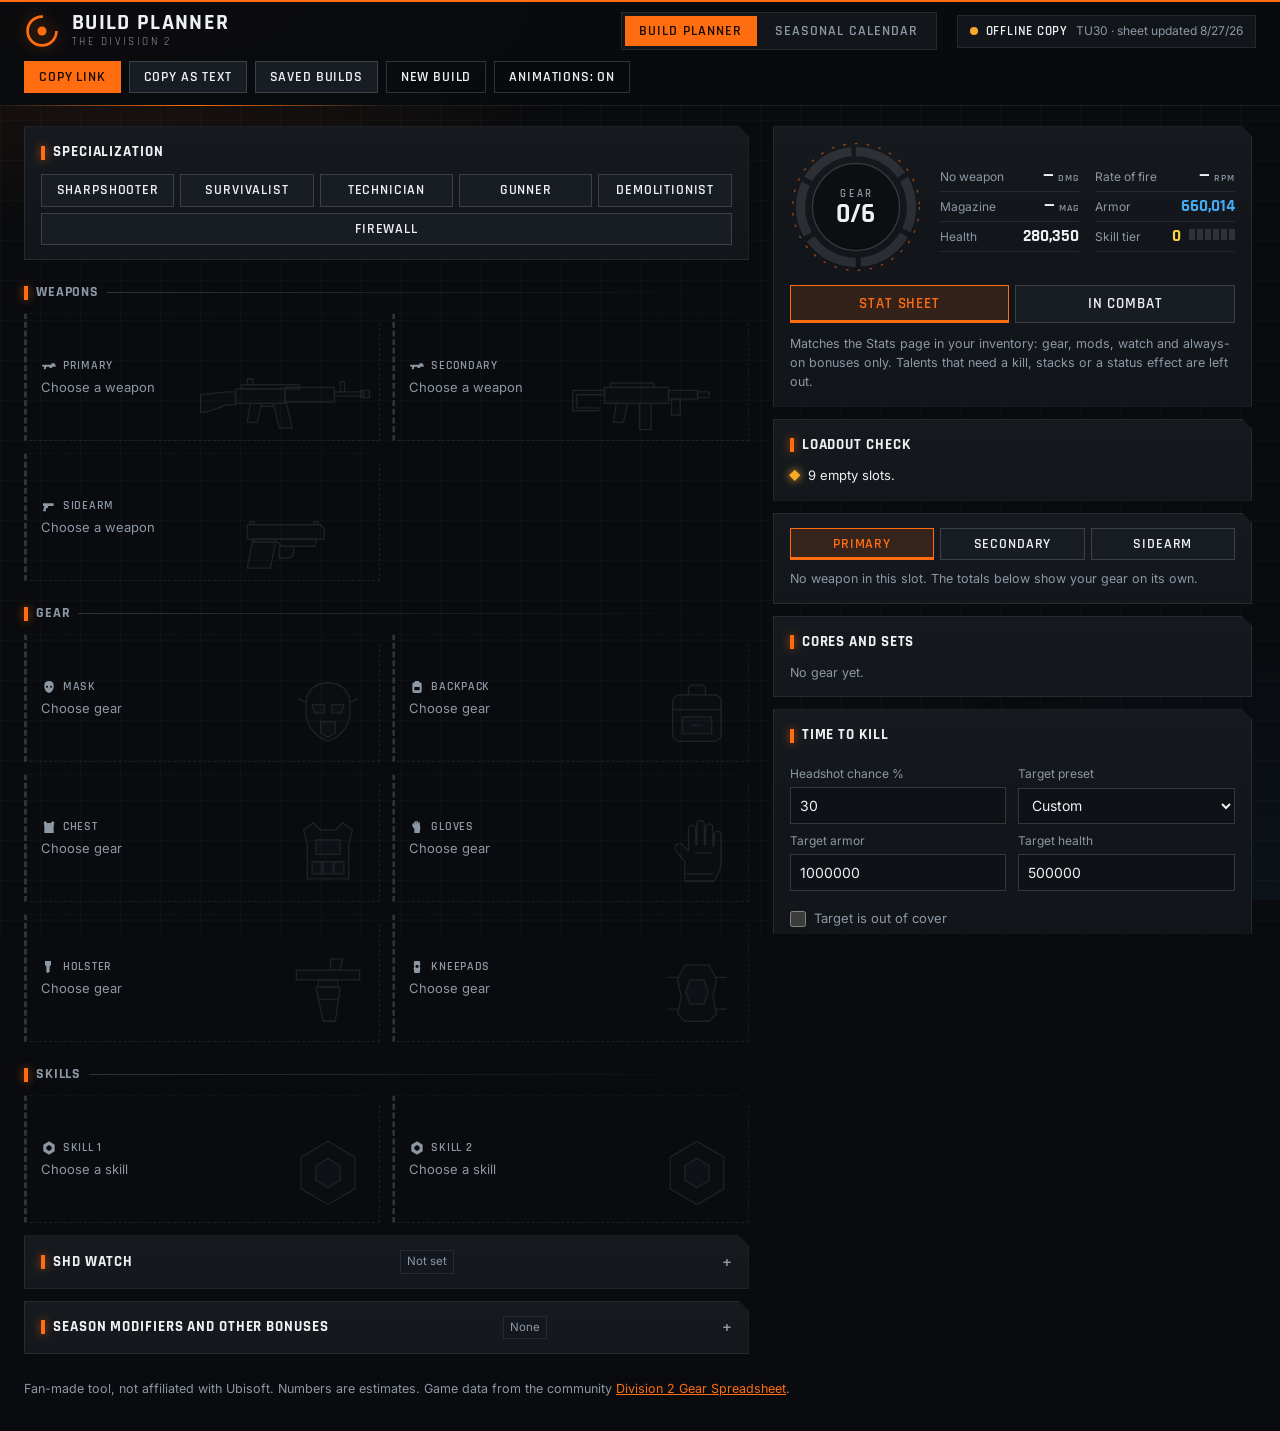
==== commit 8c2049e2: "Add files via upload" ====
--- a/index.html
+++ b/index.html
@@ -19,7 +19,7 @@
   <link rel="preconnect" href="https://fonts.googleapis.com">
   <link rel="preconnect" href="https://fonts.gstatic.com" crossorigin>
   <link href="https://fonts.googleapis.com/css2?family=Inter:wght@400;500;600&family=Rajdhani:wght@500;600;700&display=swap" rel="stylesheet">
-  <link rel="stylesheet" href="css/style.css?v=18">
+  <link rel="stylesheet" href="css/style.css?v=19">
 </head>
 <body>
   <div id="boot" aria-hidden="true">
@@ -66,13 +66,13 @@
   </main>
 
   <footer class="foot">
-    <p>Fan-made tool, not affiliated with Ubisoft. Numbers are estimates.</p>
+    <p>Fan-made tool, not affiliated with Ubisoft. Numbers are estimates. Game data from the community <a id="sheet-link" href="#" target="_blank" rel="noopener">Division 2 Gear Spreadsheet</a>.</p>
   </footer>
 
   <dialog id="editor" class="sheet" aria-label="Edit slot"></dialog>
   <dialog id="builds" class="sheet small" aria-label="Saved builds"></dialog>
   <div id="toast" role="status" hidden></div>
 
-  <script type="module" src="js/app.js?v=18"></script>
+  <script type="module" src="js/app.js?v=19"></script>
 </body>
 </html>
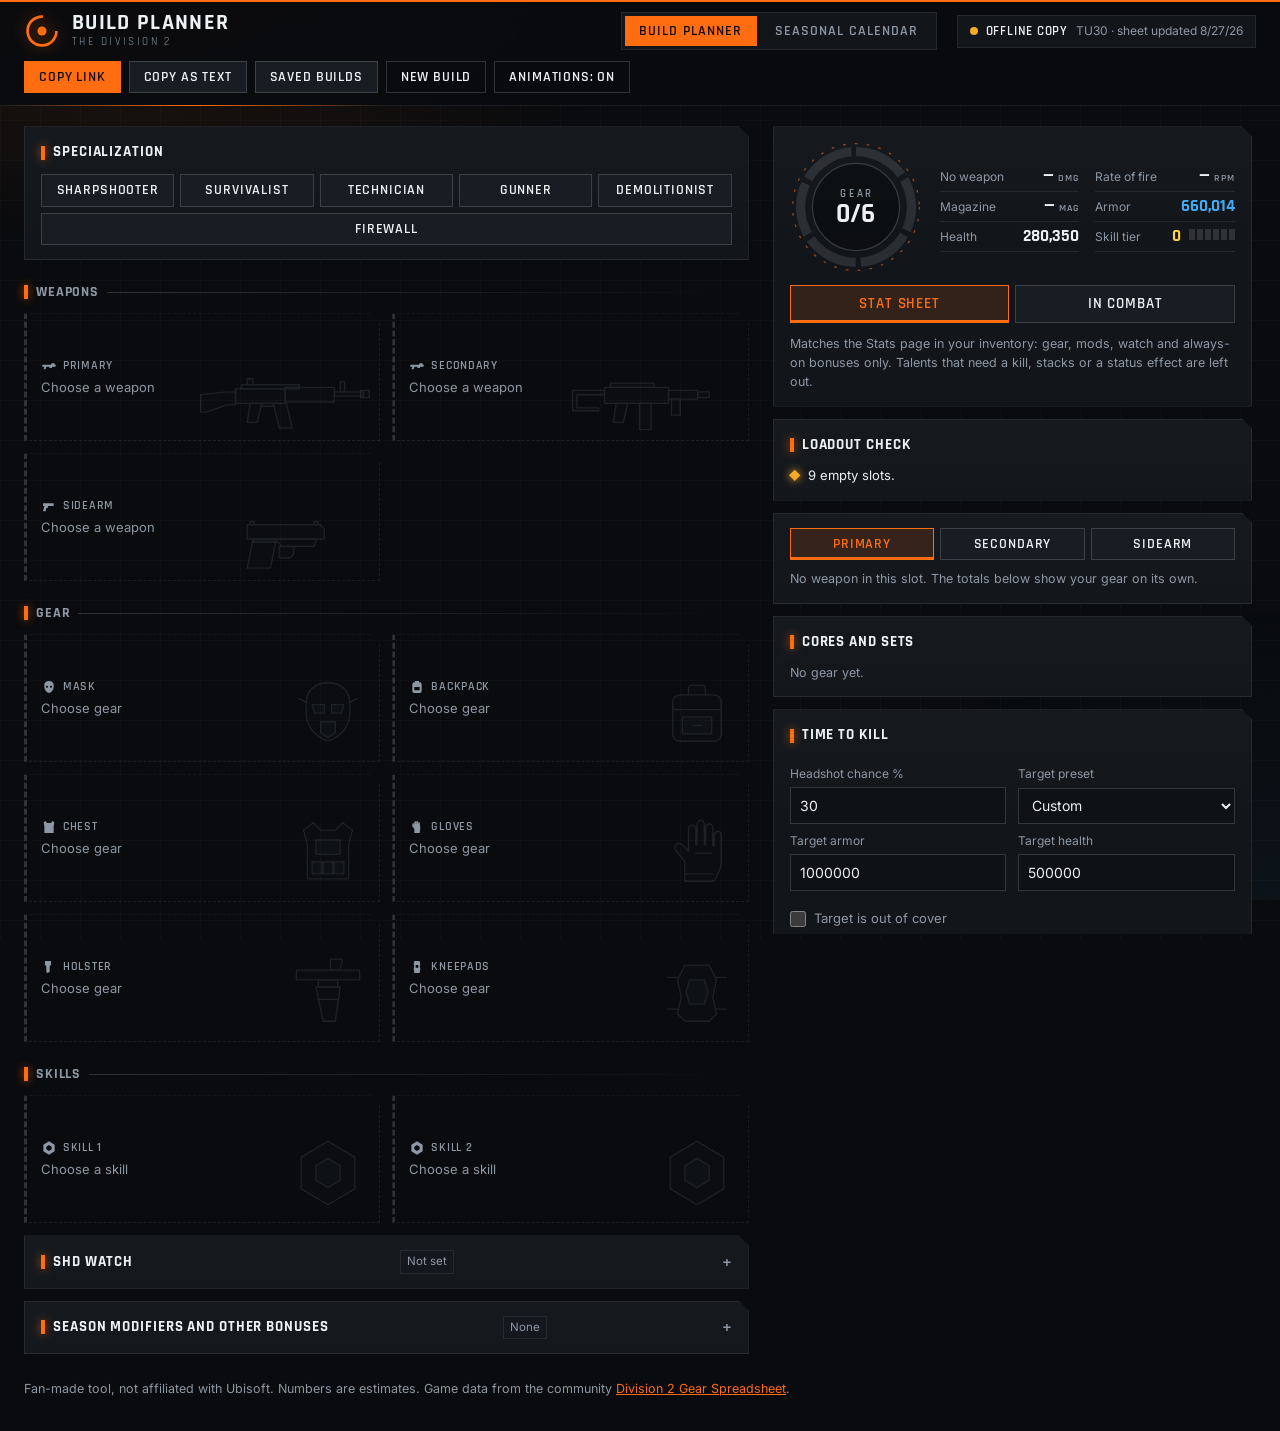
==== commit 1693e9a0: "Add files via upload" ====
--- a/index.html
+++ b/index.html
@@ -19,7 +19,7 @@
   <link rel="preconnect" href="https://fonts.googleapis.com">
   <link rel="preconnect" href="https://fonts.gstatic.com" crossorigin>
   <link href="https://fonts.googleapis.com/css2?family=Inter:wght@400;500;600&family=Rajdhani:wght@500;600;700&display=swap" rel="stylesheet">
-  <link rel="stylesheet" href="css/style.css?v=19">
+  <link rel="stylesheet" href="css/style.css?v=20">
 </head>
 <body>
   <div id="boot" aria-hidden="true">
@@ -73,6 +73,6 @@
   <dialog id="builds" class="sheet small" aria-label="Saved builds"></dialog>
   <div id="toast" role="status" hidden></div>
 
-  <script type="module" src="js/app.js?v=19"></script>
+  <script type="module" src="js/app.js?v=20"></script>
 </body>
 </html>
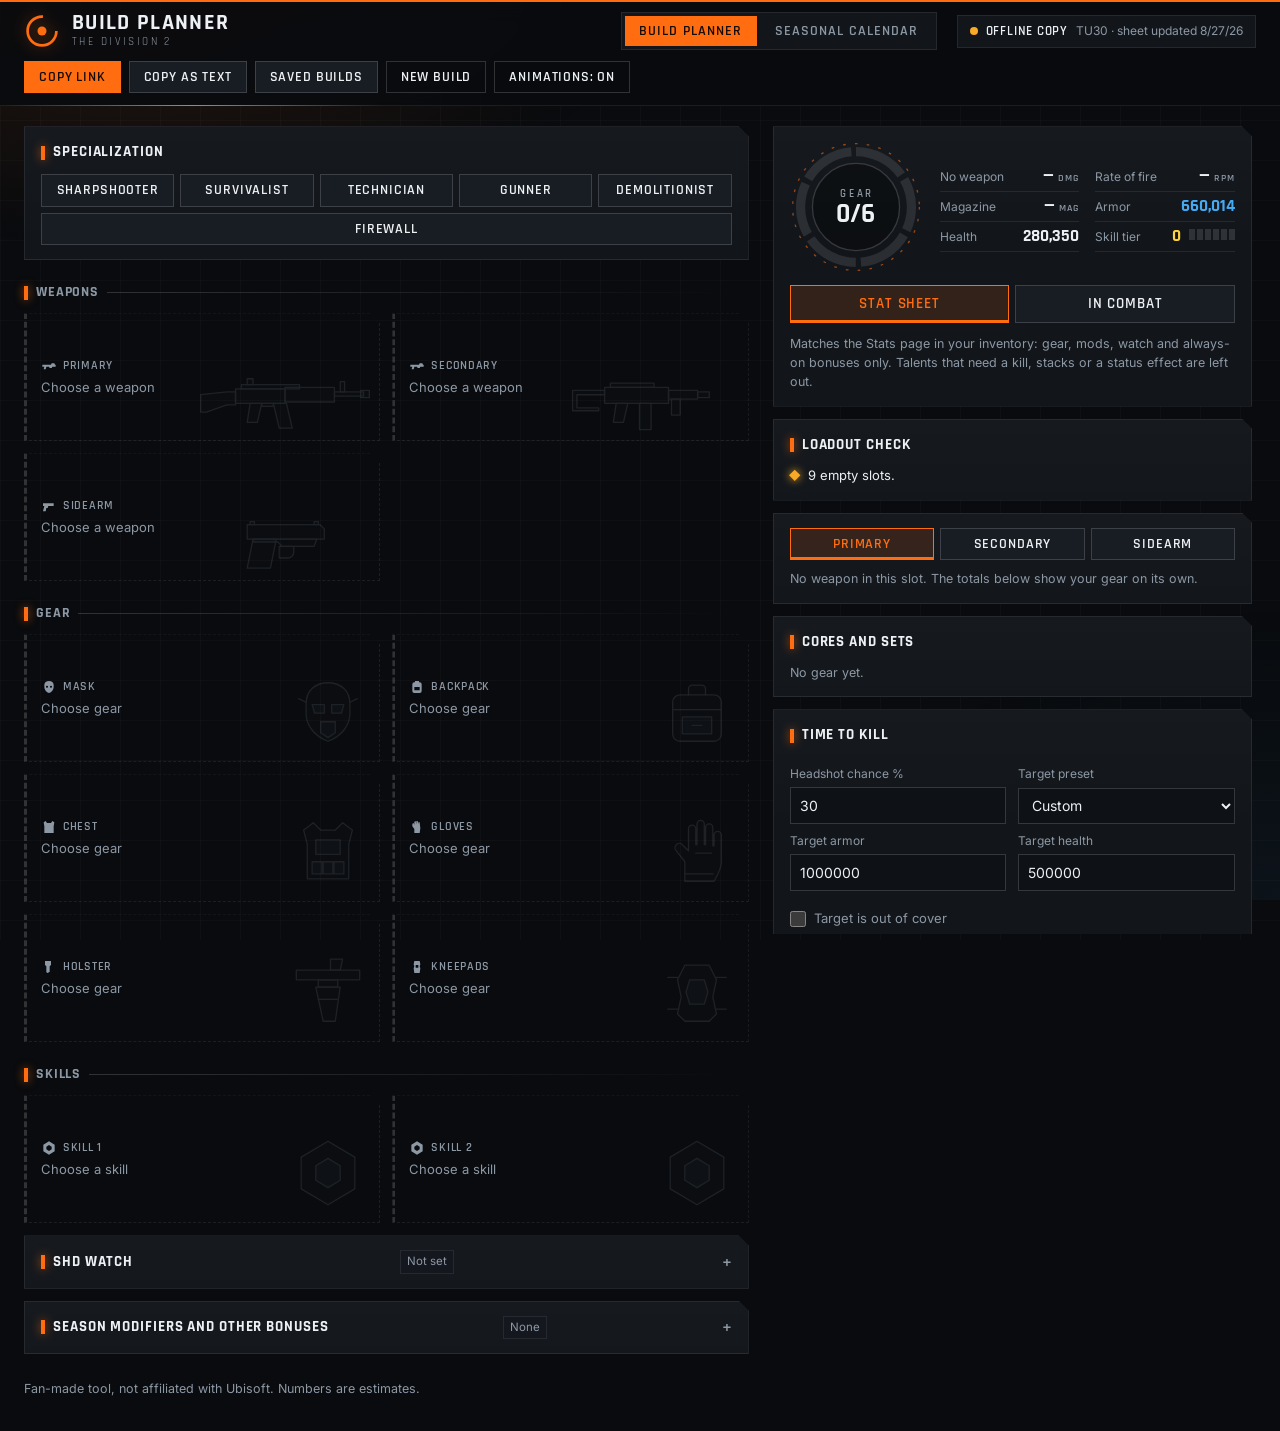
==== commit 94e21b9b: "Refactor footer content in index.html Removed the closing footer tag and adjusted the paragraph stru" ====
--- a/index.html
+++ b/index.html
@@ -66,8 +66,7 @@
   </main>
 
   <footer class="foot">
-    <p>Fan-made tool, not affiliated with Ubisoft. Numbers are estimates. Game data from the community <a id="sheet-link" href="#" target="_blank" rel="noopener">Division 2 Gear Spreadsheet</a>.</p>
-  </footer>
+    <p>Fan-made tool, not affiliated with Ubisoft. Numbers are estimates.
 
   <dialog id="editor" class="sheet" aria-label="Edit slot"></dialog>
   <dialog id="builds" class="sheet small" aria-label="Saved builds"></dialog>
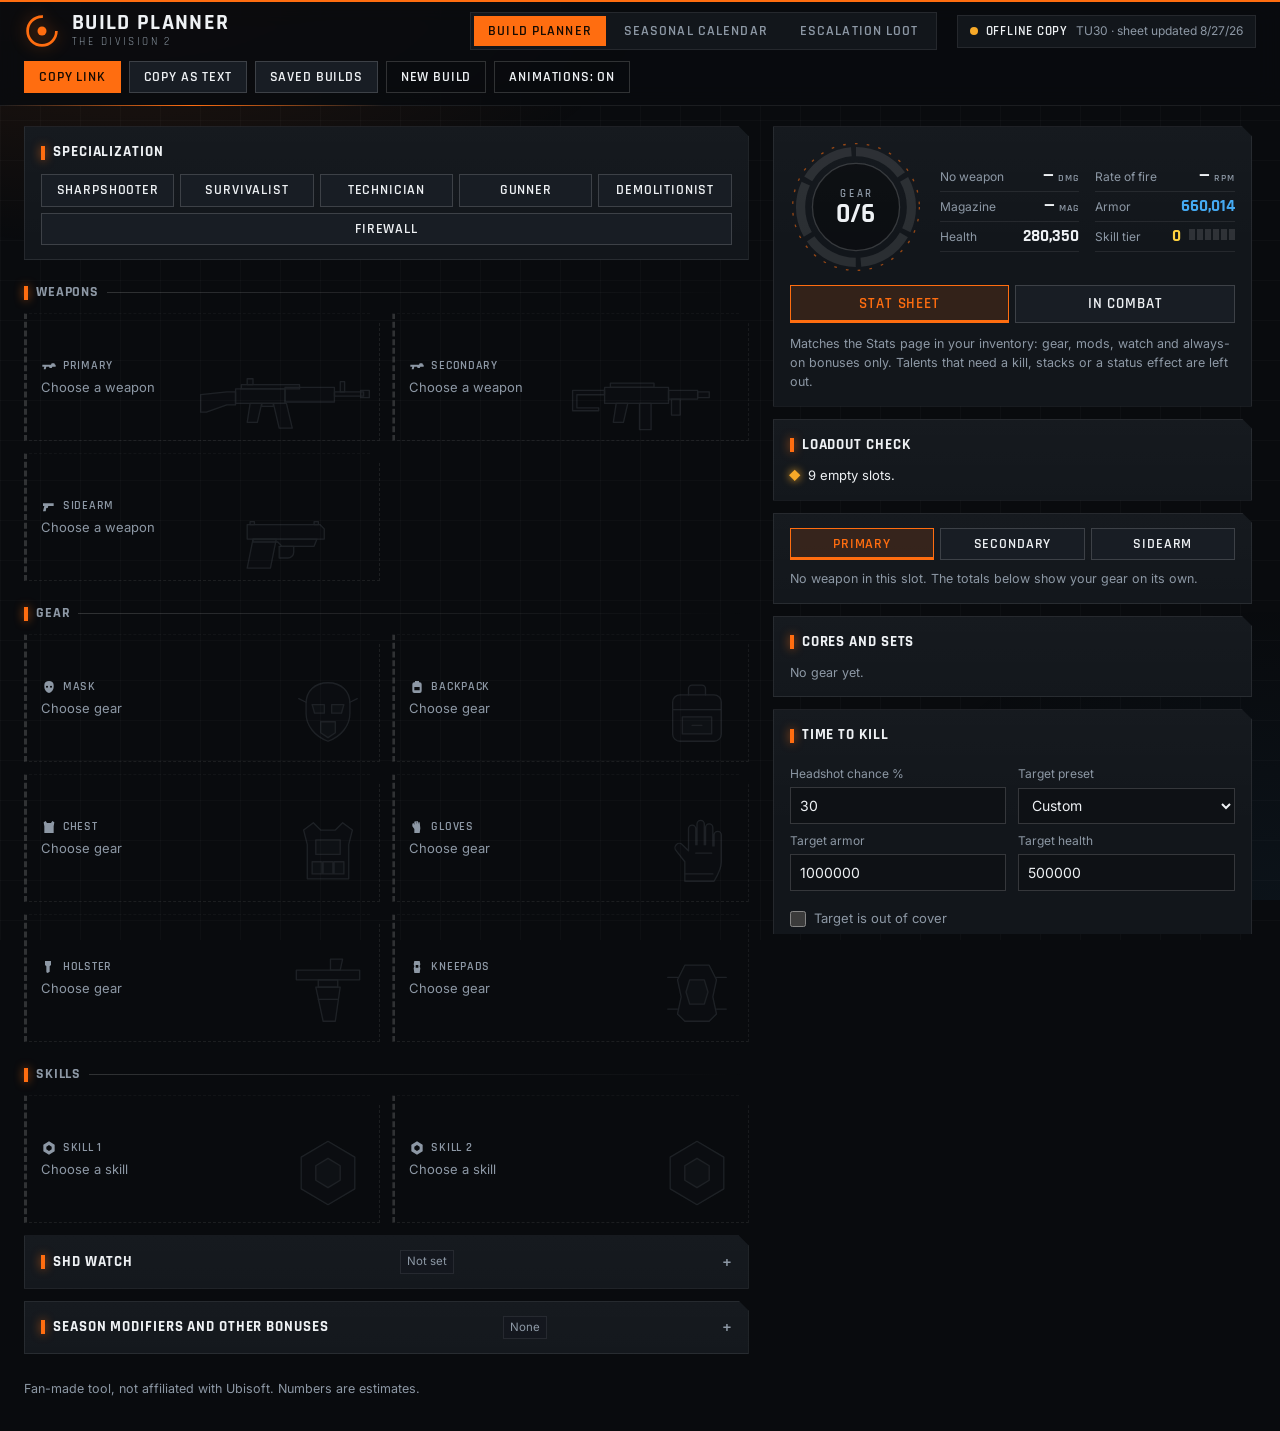
==== commit 5a128a97: "Add files via upload" ====
--- a/index.html
+++ b/index.html
@@ -19,7 +19,7 @@
   <link rel="preconnect" href="https://fonts.googleapis.com">
   <link rel="preconnect" href="https://fonts.gstatic.com" crossorigin>
   <link href="https://fonts.googleapis.com/css2?family=Inter:wght@400;500;600&family=Rajdhani:wght@500;600;700&display=swap" rel="stylesheet">
-  <link rel="stylesheet" href="css/style.css?v=20">
+  <link rel="stylesheet" href="css/style.css?v=23">
 </head>
 <body>
   <div id="boot" aria-hidden="true">
@@ -49,6 +49,7 @@
     <nav class="tools" aria-label="Tools">
       <a href="index.html" aria-current="page">Build planner</a>
       <a href="calendar.html">Seasonal calendar</a>
+      <a href="escalation.html">Escalation loot</a>
     </nav>
     <div id="data-chip" class="chip" role="status">Loading game data…</div>
     <nav class="actions" aria-label="Build actions">
@@ -72,6 +73,6 @@
   <dialog id="builds" class="sheet small" aria-label="Saved builds"></dialog>
   <div id="toast" role="status" hidden></div>
 
-  <script type="module" src="js/app.js?v=20"></script>
+  <script type="module" src="js/app.js?v=23"></script>
 </body>
 </html>
--- a/css/style.css
+++ b/css/style.css
@@ -537,3 +537,23 @@
 /* Calendar: the live clock under the season name */
 .live-line { display: flex; flex-wrap: wrap; align-items: center; gap: 10px; margin-top: 12px; }
 .live-line .chip b { font-variant-numeric: tabular-nums; }
+
+/* Escalation rotation */
+.info-bar { display: grid; grid-template-columns: repeat(auto-fit, minmax(170px, 1fr)); margin-top: 10px; border: 1px solid var(--line); }
+.info-bar > div { display: grid; gap: 4px; padding: 12px 16px; border-right: 1px solid var(--line); }
+.info-bar b { font: 700 19px var(--display); font-variant-numeric: tabular-nums; }
+.info-bar .reset b { color: var(--accent); }
+.rotation, .caches { display: grid; gap: 8px; }
+.caches { grid-template-columns: repeat(auto-fit, minmax(320px, 1fr)); }
+.rotation-row { display: grid; grid-template-columns: minmax(0, 1fr) minmax(0, 1.2fr) auto; gap: 16px; align-items: center; padding: 14px 16px; background: var(--panel); border: 1px solid var(--line); border-left: 3px solid var(--line-2); transition: border-color 0.15s; }
+.caches .rotation-row { grid-template-columns: minmax(0, 1fr) auto; }
+.rotation-row:hover { border-left-color: var(--accent); }
+.rotation-row h3 { font-size: 20px; font-weight: 700; letter-spacing: 0.02em; text-transform: none; margin-top: 2px; overflow-wrap: anywhere; }
+.rotation-row .loot { display: flex; align-items: center; gap: 12px; min-width: 0; }
+.rotation-row .loot .art { width: 44px; height: 44px; flex: none; color: var(--accent); }
+.rotation-row .loot .art.gun { width: 72px; height: 28px; }
+.seen { display: grid; grid-template-columns: repeat(2, minmax(96px, auto)); gap: 18px; padding-left: 16px; border-left: 1px solid var(--line); }
+.seen div { display: grid; gap: 2px; }
+.seen b { font: 700 17px var(--display); white-space: nowrap; }
+.seen .when-seen { color: var(--accent); }
+@media (max-width: 760px) { .rotation-row, .caches .rotation-row { grid-template-columns: minmax(0, 1fr); } .seen { padding: 10px 0 0; border-left: 0; border-top: 1px solid var(--line); } }
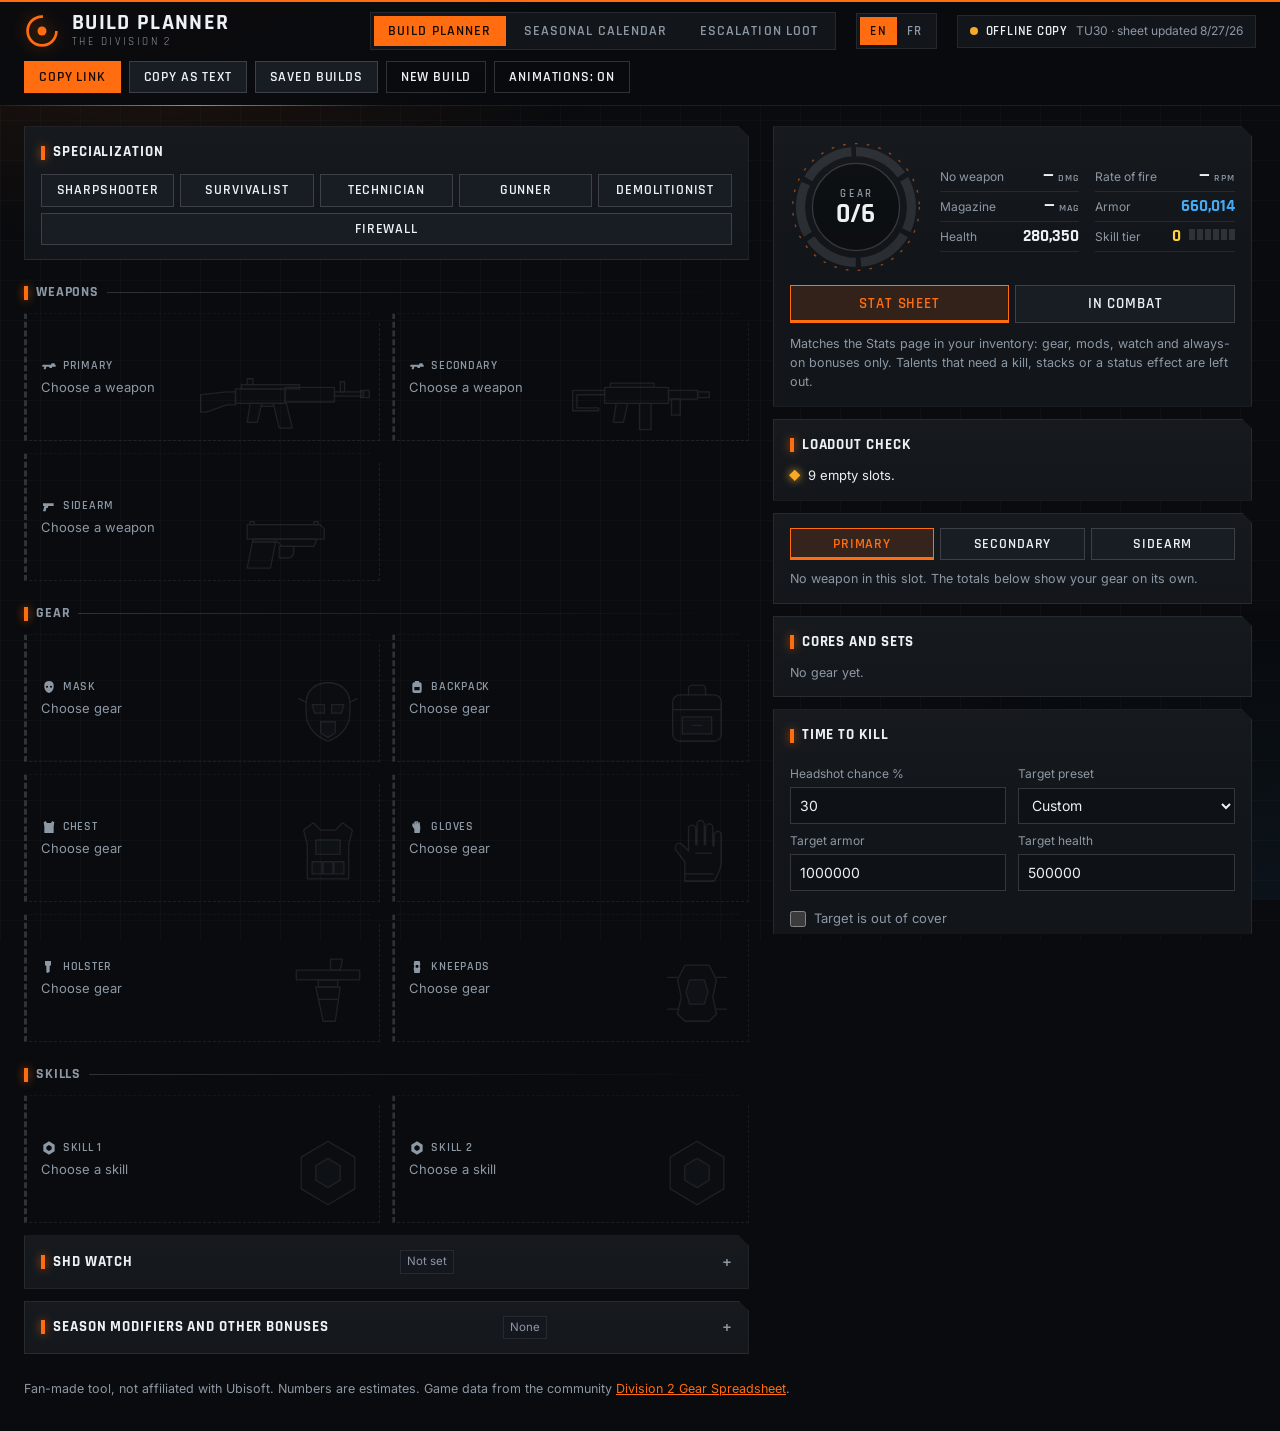
==== commit f34c2559: "Add files via upload" ====
--- a/index.html
+++ b/index.html
@@ -5,6 +5,10 @@
   <meta name="viewport" content="width=device-width, initial-scale=1">
   <title>Division 2 Build Planner</title>
   <meta name="description" content="Plan and share builds for The Division 2 with every weapon, gear piece and talent, kept in sync with the community gear spreadsheet.">
+  <meta property="og:type" content="website">
+  <meta property="og:site_name" content="Division 2 Tools">
+  <meta property="og:title" content="Division 2 Build Planner">
+  <meta property="og:description" content="Plan and share builds for The Division 2 with every weapon, gear piece and talent, kept in sync with the community gear spreadsheet.">
   <meta name="theme-color" content="#0a0c0f">
   <script>
     // Animations: the visitor's own choice if they made one, otherwise their system setting.
@@ -13,13 +17,21 @@
       try { choice = localStorage.getItem('d2.motion'); } catch (e) {}
       var calm = window.matchMedia && matchMedia('(prefers-reduced-motion: reduce)').matches;
       document.documentElement.dataset.motion = choice === 'on' || choice === 'off' ? choice : calm ? 'off' : 'on';
+      // Language: the visitor's own choice, otherwise their browser's. js/i18n.js does the rest.
+      var lang = null;
+      try { lang = localStorage.getItem('d2.lang'); } catch (e) {}
+      if (lang !== 'fr' && lang !== 'en') lang = /^fr\b/i.test(navigator.language || '') ? 'fr' : 'en';
+      document.documentElement.dataset.lang = lang;
+      document.documentElement.lang = lang;
+      // A French page stays hidden until it is translated; this shows it anyway if that never happens.
+      setTimeout(function () { document.documentElement.dataset.ready = '1'; }, 2500);
     })();
   </script>
   <link rel="icon" href="data:image/svg+xml,%3Csvg xmlns='http://www.w3.org/2000/svg' viewBox='0 0 40 40'%3E%3Crect width='40' height='40' fill='%230a0c0f'/%3E%3Ccircle cx='20' cy='20' r='13' fill='none' stroke='%23ff6d10' stroke-width='4' stroke-dasharray='62 20' transform='rotate(-60 20 20)'/%3E%3Ccircle cx='20' cy='20' r='4.5' fill='%23ff6d10'/%3E%3C/svg%3E">
   <link rel="preconnect" href="https://fonts.googleapis.com">
   <link rel="preconnect" href="https://fonts.gstatic.com" crossorigin>
   <link href="https://fonts.googleapis.com/css2?family=Inter:wght@400;500;600&family=Rajdhani:wght@500;600;700&display=swap" rel="stylesheet">
-  <link rel="stylesheet" href="css/style.css?v=23">
+  <link rel="stylesheet" href="css/style.css?v=25">
 </head>
 <body>
   <div id="boot" aria-hidden="true">
@@ -51,6 +63,10 @@
       <a href="calendar.html">Seasonal calendar</a>
       <a href="escalation.html">Escalation loot</a>
     </nav>
+    <div class="lang" role="group" aria-label="Language">
+      <button data-lang-pick="en" aria-pressed="true">EN</button>
+      <button data-lang-pick="fr" aria-pressed="false">FR</button>
+    </div>
     <div id="data-chip" class="chip" role="status">Loading game data…</div>
     <nav class="actions" aria-label="Build actions">
       <button data-action="share" class="btn primary">Copy link</button>
@@ -67,12 +83,13 @@
   </main>
 
   <footer class="foot">
-    <p>Fan-made tool, not affiliated with Ubisoft. Numbers are estimates.
+    <p>Fan-made tool, not affiliated with Ubisoft. Numbers are estimates. Game data from the community <a id="sheet-link" href="#" target="_blank" rel="noopener">Division 2 Gear Spreadsheet</a>.</p>
+  </footer>
 
   <dialog id="editor" class="sheet" aria-label="Edit slot"></dialog>
   <dialog id="builds" class="sheet small" aria-label="Saved builds"></dialog>
   <div id="toast" role="status" hidden></div>
 
-  <script type="module" src="js/app.js?v=23"></script>
+  <script type="module" src="js/app.js?v=25"></script>
 </body>
 </html>
--- a/css/style.css
+++ b/css/style.css
@@ -557,3 +557,26 @@
 .seen b { font: 700 17px var(--display); white-space: nowrap; }
 .seen .when-seen { color: var(--accent); }
 @media (max-width: 760px) { .rotation-row, .caches .rotation-row { grid-template-columns: minmax(0, 1fr); } .seen { padding: 10px 0 0; border-left: 0; border-top: 1px solid var(--line); } }
+button.loot { font: inherit; color: inherit; text-align: left; background: none; border: 1px solid transparent; padding: 6px 8px; margin: -6px -8px; cursor: pointer; transition: border-color 0.15s, background 0.15s; }
+button.loot:hover, button.loot:focus-visible { border-color: var(--accent); background: rgba(255, 109, 16, 0.08); outline: none; }
+button.loot h3 { text-decoration: underline; text-decoration-color: var(--line-2); text-underline-offset: 4px; }
+.sheet-head .loot { display: flex; align-items: center; gap: 12px; min-width: 0; }
+.sheet-head .loot .art { width: 44px; height: 44px; flex: none; color: var(--accent); }
+.rows { display: grid; margin: 0; }
+.rows div { display: flex; justify-content: space-between; gap: 16px; padding: 9px 0; border-bottom: 1px solid var(--line); }
+.rows dt { color: var(--muted); font-size: 13px; white-space: nowrap; }
+.rows dd { margin: 0; font-weight: 600; text-align: right; overflow-wrap: anywhere; }
+.detail-kind { display: flex; flex-wrap: wrap; gap: 6px; margin-bottom: 6px; }
+.detail-title { margin: 16px 0 2px; font-size: 15px; color: var(--muted); }
+.detail-talent { display: grid; gap: 3px; margin-top: 10px; padding: 10px 12px; background: var(--bg-2); border-left: 3px solid var(--accent); }
+.detail-talent h4 { font: 700 17px var(--display); letter-spacing: 0.02em; }
+.detail-talent .note { font-size: 13px; line-height: 1.5; }
+
+/* Language switch */
+.lang { display: flex; padding: 3px; border: 1px solid var(--line); background: var(--panel); }
+.lang button { font: 600 13px var(--display); letter-spacing: 0.1em; color: var(--muted); background: none; border: 0; padding: 6px 10px; cursor: pointer; transition: color 0.15s, background-color 0.15s; }
+.lang button:hover { color: var(--text); background: rgba(255, 255, 255, 0.06); }
+.lang button[aria-pressed="true"] { color: var(--accent-ink); background: var(--accent); cursor: default; }
+/* A French page waits for its translation, so English is never flashed first. */
+html[data-lang="fr"]:not([data-ready]) { background: #0a0c0f; }
+html[data-lang="fr"]:not([data-ready]) body { visibility: hidden; }
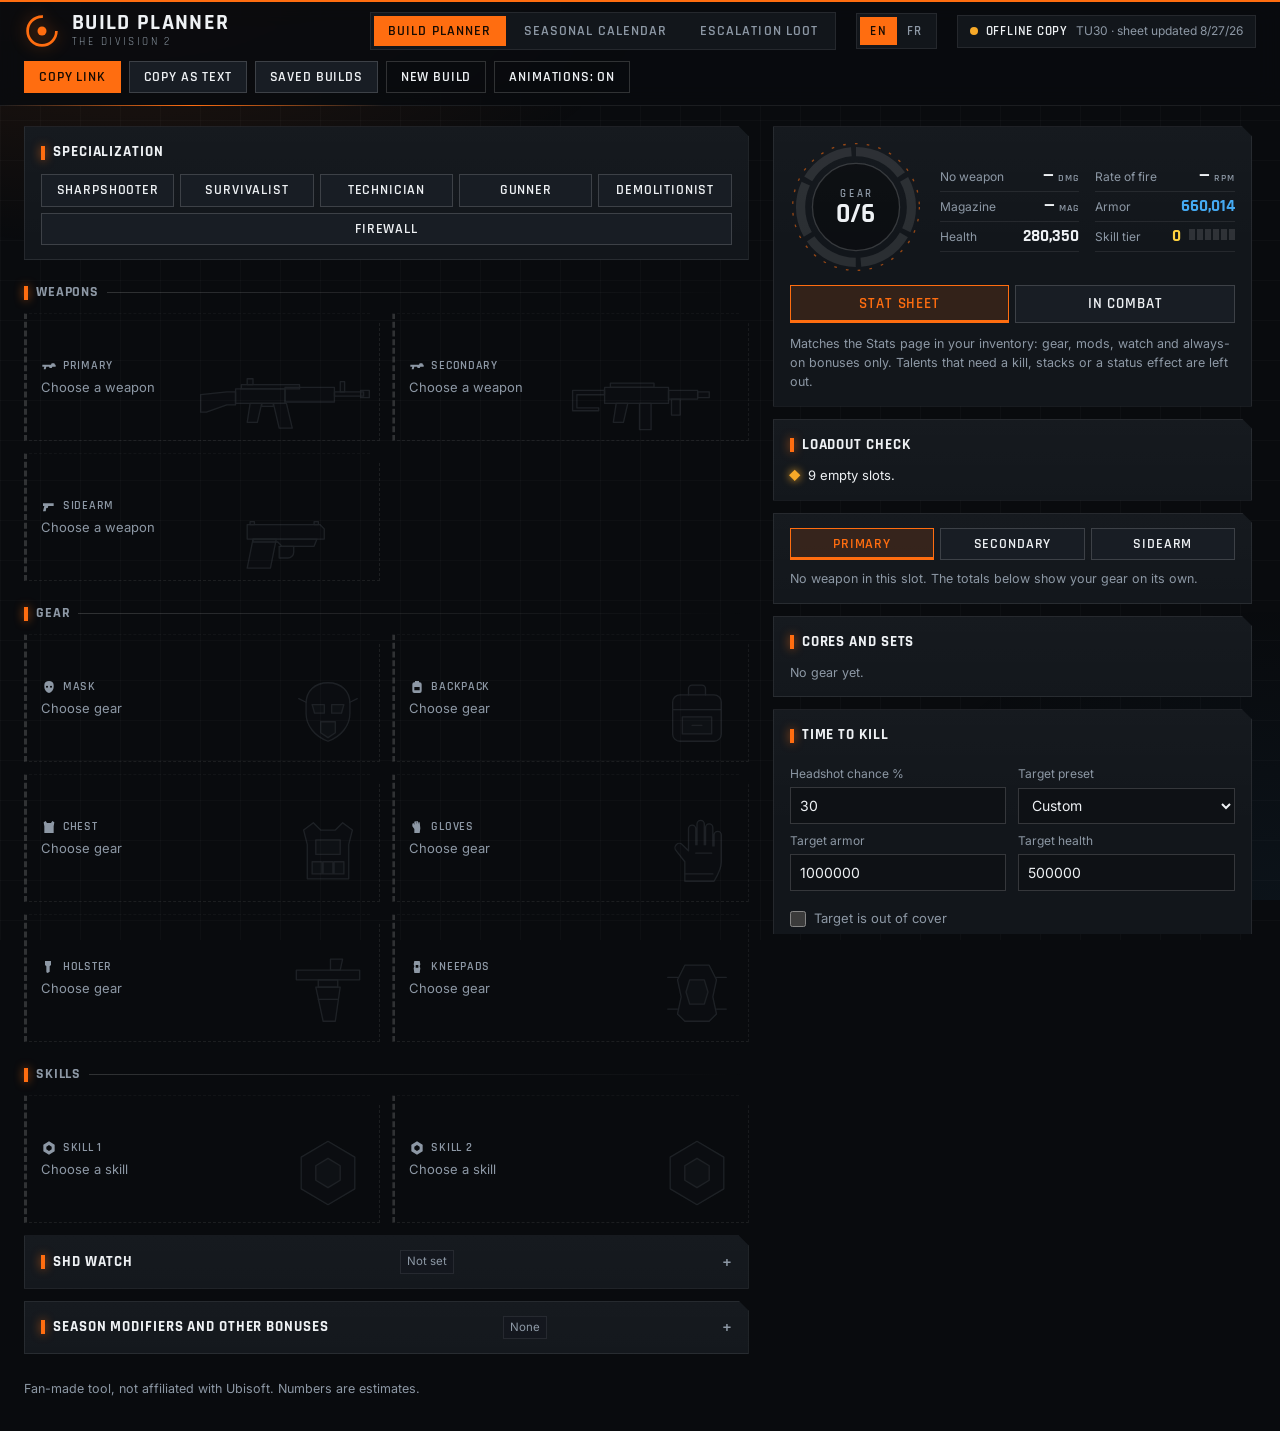
==== commit a5dd7f18: "Update index.html" ====
--- a/index.html
+++ b/index.html
@@ -83,8 +83,7 @@
   </main>
 
   <footer class="foot">
-    <p>Fan-made tool, not affiliated with Ubisoft. Numbers are estimates. Game data from the community <a id="sheet-link" href="#" target="_blank" rel="noopener">Division 2 Gear Spreadsheet</a>.</p>
-  </footer>
+    <p>Fan-made tool, not affiliated with Ubisoft. Numbers are estimates.
 
   <dialog id="editor" class="sheet" aria-label="Edit slot"></dialog>
   <dialog id="builds" class="sheet small" aria-label="Saved builds"></dialog>
